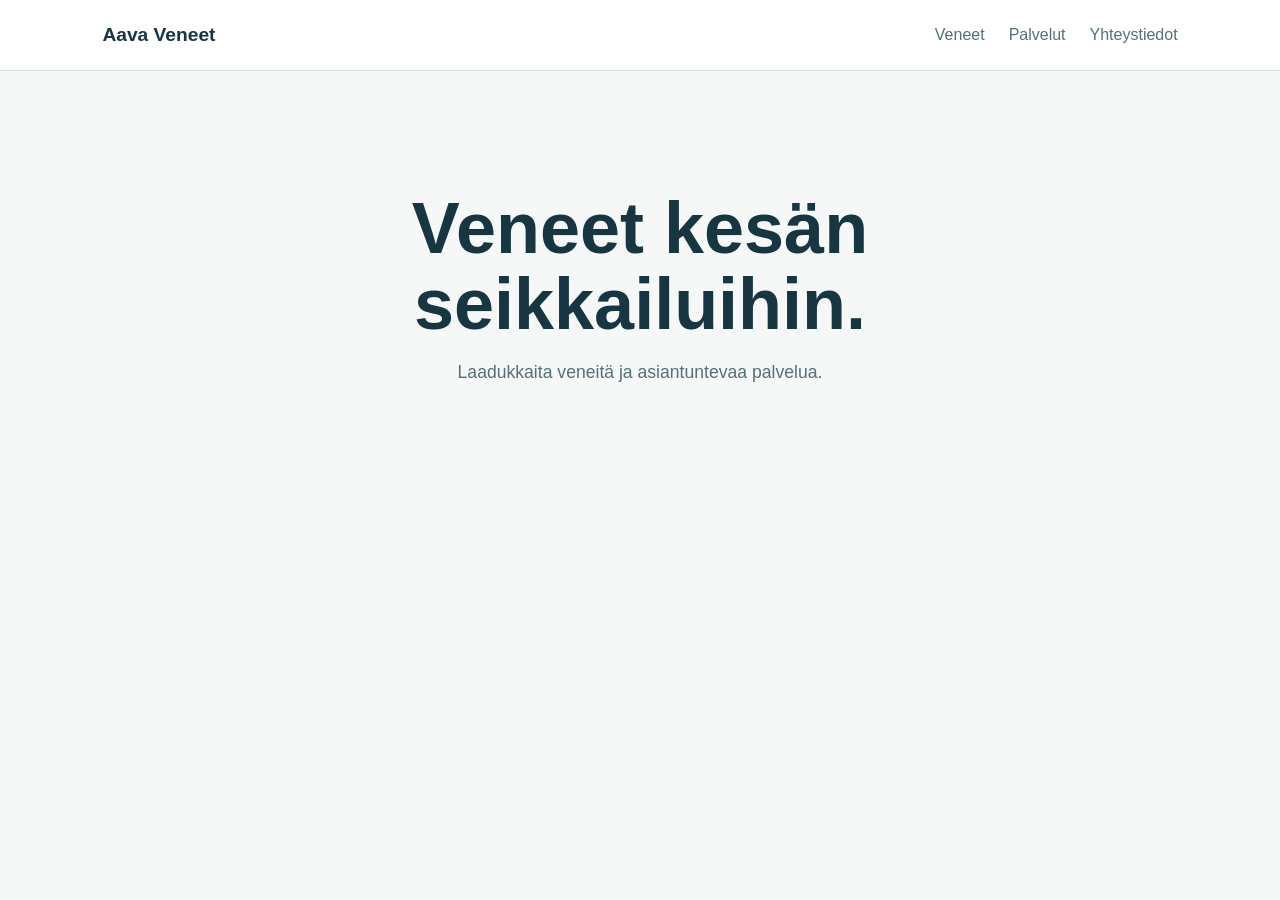
==== index.html @ 8388773c "headeri" ====
<!DOCTYPE html>
<html lang="fi">
<head>
    <meta charset="UTF-8">
    <meta name="viewport" content="width=device-width, initial-scale=1.0">
    <title>Aava Veneet</title>
    <link rel="stylesheet" href="styles/style.css">
</head>
<body>
<header class="site-header">
    <a class="brand" href="index.html">Aava Veneet</a>
    <nav class="site-nav" aria-label="Päänavigaatio">
        <a href="#veneet">Veneet</a>
        <a href="#palvelut">Palvelut</a>
        <a href="#yhteystiedot">Yhteystiedot</a>
    </nav>
</header>

<main class="hero" id="veneet">
    <h1>Veneet kesän seikkailuihin.</h1>
    <p class="intro">Laadukkaita veneitä ja asiantuntevaa palvelua.</p>
</main>
</body>
</html>
---- styles/style.css ----
* {
	box-sizing: border-box;
}

body {
	margin: 0;
	color: #173642;
	background: #f5f8f6;
	font-family: Arial, sans-serif;
}

.site-header {
	display: flex;
	align-items: center;
	justify-content: space-between;
	padding: 24px 8%;
	border-bottom: 1px solid #d5e1df;
	background: #ffffff;
}

.brand {
	color: #173642;
	font-size: 1.2rem;
	font-weight: bold;
	text-decoration: none;
}

.site-nav {
	display: flex;
	gap: 24px;
}

.site-nav a {
	color: #557078;
	text-decoration: none;
}

.site-nav a:hover {
	color: #0e6670;
}

.hero {
	max-width: 760px;
	margin: 0 auto;
	padding: 120px 24px;
	text-align: center;
}

h1 {
	margin: 0 0 20px;
	font-size: clamp(2.5rem, 7vw, 4.5rem);
	line-height: 1.05;
}

.intro {
	margin: 0;
	color: #557078;
	font-size: 1.1rem;
}

@media (max-width: 600px) {
	.site-header {
		align-items: flex-start;
		gap: 18px;
		padding: 20px 24px;
	}

	.site-nav {
		flex-wrap: wrap;
		justify-content: flex-end;
		gap: 10px 16px;
		font-size: 0.9rem;
	}

	.hero {
		padding: 90px 24px;
	}
}
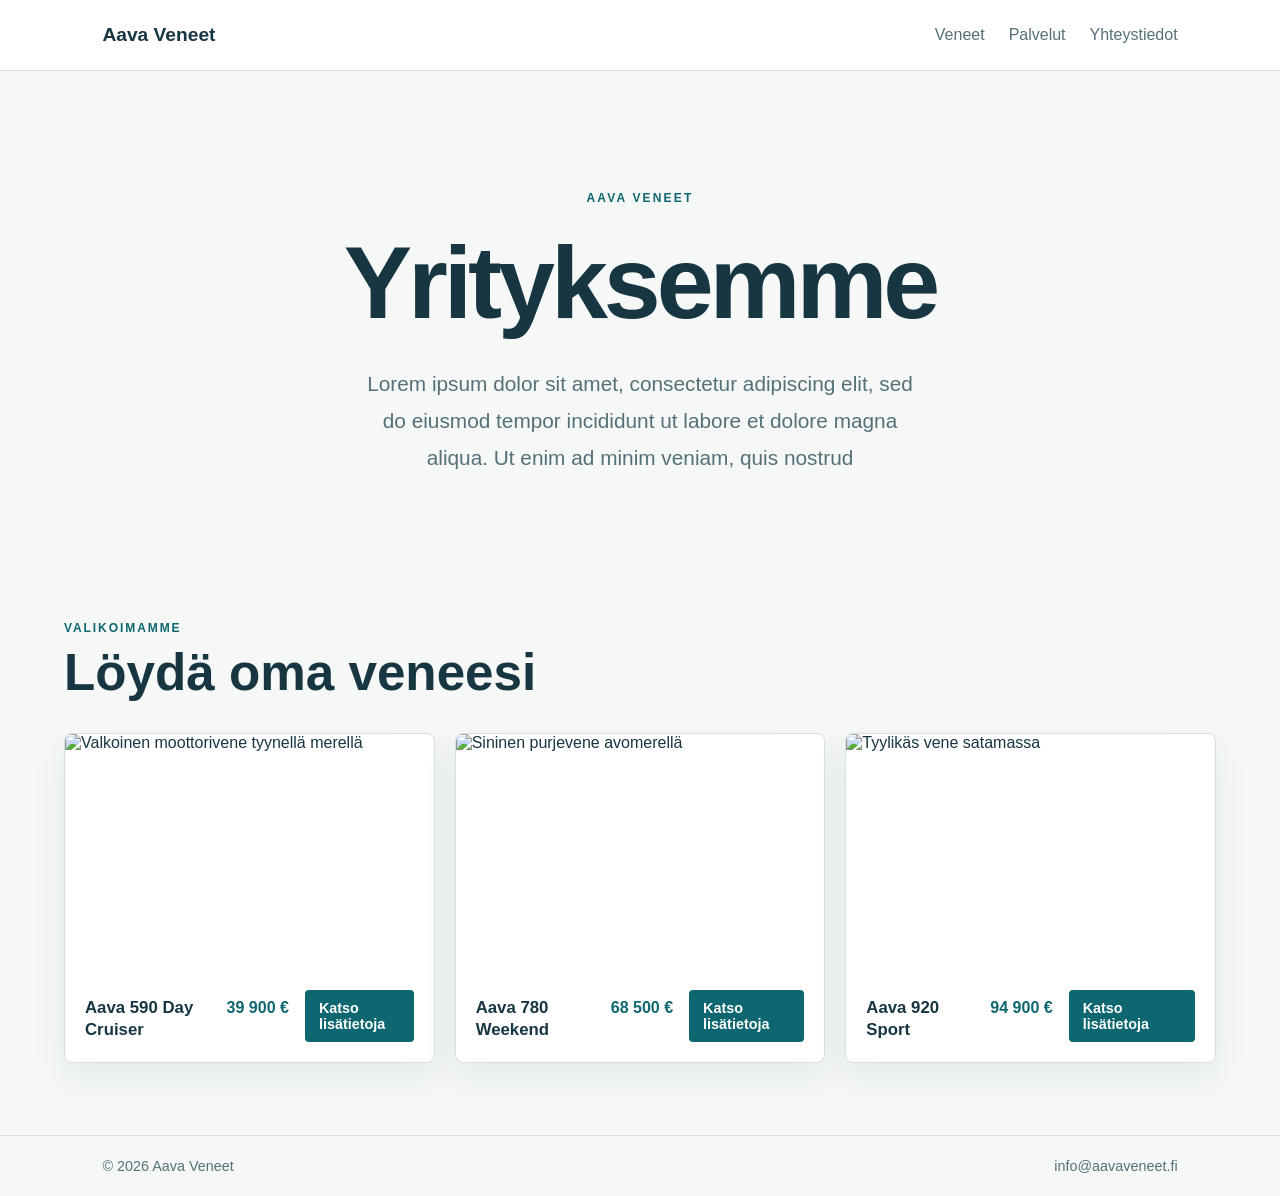
==== commit 55550bc8: "etusivu" ====
--- a/index.html
+++ b/index.html
@@ -1,3 +1,5 @@
+
+
 <!DOCTYPE html>
 <html lang="fi">
 <head>
@@ -16,9 +18,54 @@
     </nav>
 </header>
 
-<main class="hero" id="veneet">
-    <h1>Veneet kesän seikkailuihin.</h1>
-    <p class="intro">Laadukkaita veneitä ja asiantuntevaa palvelua.</p>
+<main>
+    <section class="esittely">
+        <h1>Yrityksemme</h1>
+        <p class="intro">Lorem ipsum dolor sit amet, consectetur adipiscing elit,
+             sed do eiusmod tempor incididunt ut labore et dolore magna aliqua. 
+             Ut enim ad minim veniam, quis nostrud</p>
+    </section>
+
+    <section class="venemallisto" aria-labelledby="venemallisto-otsikko">
+        <div class="section-heading">
+            <p class="eyebrow">Valikoimamme</p>
+            <h2 id="venemallisto-otsikko">Löydä oma veneesi</h2>
+        </div>
+
+        <div class="veneet-grid">
+            <article class="vene-kortti">
+                <img src="https://images.unsplash.com/photo-1567899378494-47b22a2ae96a?auto=format&amp;fit=crop&amp;w=900&amp;q=85" alt="Valkoinen moottorivene tyynellä merellä" loading="lazy">
+                <div class="vene-kortti__sisalto">
+                    <h3>Aava 590 Day Cruiser</h3>
+                    <p class="hinta">39 900 €</p>
+                    <a href="boat1.html" class="vene-kortti-nappi">Katso lisätietoja</a>
+                </div>
+            </article>
+
+            <article class="vene-kortti">
+                <img src="https://images.unsplash.com/photo-1544551763-46a013bb70d5?auto=format&amp;fit=crop&amp;w=900&amp;q=85" alt="Sininen purjevene avomerellä" loading="lazy">
+                <div class="vene-kortti__sisalto">
+                    <h3>Aava 780 Weekend</h3>
+                    <p class="hinta">68 500 €</p>
+                    <a href="boat2.html" class="vene-kortti-nappi">Katso lisätietoja</a>
+                </div>
+            </article>
+
+            <article class="vene-kortti">
+                <img src="https://images.unsplash.com/photo-1528150177508-7cc0c36cda5c?auto=format&amp;fit=crop&amp;w=900&amp;q=85" alt="Tyylikäs vene satamassa" loading="lazy">
+                <div class="vene-kortti__sisalto">
+                    <h3>Aava 920 Sport</h3>
+                    <p class="hinta">94 900 €</p>
+                    <a href="boat3.html" class="vene-kortti-nappi">Katso lisätietoja</a>
+                </div>
+            </article>
+        </div>
+    </section>
 </main>
+
+<footer class="site-footer">
+    <p>&copy; 2026 Aava Veneet</p>
+    <a href="mailto:info@aavaveneet.fi">info@aavaveneet.fi</a>
+</footer>
 </body>
-</html>+</html>
--- a/styles/style.css
+++ b/styles/style.css
@@ -46,6 +46,150 @@
 	text-align: center;
 }
 
+.esittely {
+	position: relative;
+	max-width: 900px;
+	margin: 0 auto;
+	padding: clamp(72px, 10vw, 120px) 24px clamp(36px, 5vw, 64px);
+	text-align: center;
+}
+
+.esittely::before {
+	content: "AAVA VENEET";
+	display: block;
+	margin-bottom: 24px;
+	color: #0e6670;
+	font-size: 0.75rem;
+	font-weight: bold;
+	letter-spacing: 0.18em;
+}
+
+.esittely h1 {
+	max-width: 700px;
+	margin: 0 auto 28px;
+	font-size: clamp(3rem, 8vw, 6.5rem);
+	font-weight: 700;
+	letter-spacing: -0.04em;
+}
+
+.esittely .intro {
+	max-width: 560px;
+	margin: 0 auto;
+	color: #557078;
+	font-size: clamp(1.05rem, 2vw, 1.3rem);
+	line-height: 1.8;
+}
+
+.venemallisto {
+	max-width: 1200px;
+	margin: clamp(48px, 7vw, 80px) auto 0;
+	padding: 0 24px;
+	text-align: left;
+}
+
+.section-heading {
+	margin-bottom: 32px;
+}
+
+.eyebrow {
+	margin: 0 0 10px;
+	color: #0e6670;
+	font-size: 0.75rem;
+	font-weight: bold;
+	letter-spacing: 0.16em;
+	text-transform: uppercase;
+}
+
+.section-heading h2 {
+	margin: 0;
+	font-size: clamp(2rem, 4vw, 3.2rem);
+	line-height: 1.1;
+}
+
+.veneet-grid {
+	display: grid;
+	grid-template-columns: repeat(3, minmax(0, 1fr));
+	gap: 20px;
+}
+
+.vene-kortti {
+	overflow: hidden;
+	border: 1px solid #d5e1df;
+	border-radius: 8px;
+	background: #ffffff;
+	box-shadow: 0 14px 35px rgba(23, 54, 66, 0.08);
+}
+
+.vene-kortti img {
+	display: block;
+	width: 100%;
+	height: 220px;
+	object-fit: cover;
+}
+
+.vene-kortti__sisalto {
+	display: flex;
+	align-items: baseline;
+	justify-content: space-between;
+	gap: 16px;
+	padding: 20px;
+}
+
+.vene-kortti h3 {
+	margin: 0;
+	font-size: 1.05rem;
+	line-height: 1.3;
+}
+
+.hinta {
+	flex-shrink: 0;
+	margin: 0;
+	color: #0e6670;
+	font-size: 1rem;
+	font-weight: bold;
+}
+
+.vene-kortti-nappi {
+	display: inline-block;
+	margin-top: 16px;
+	padding: 10px 14px;
+	border-radius: 4px;
+	background: #0e6670;
+	color: #ffffff;
+	font-size: 0.9rem;
+	font-weight: bold;
+	text-decoration: none;
+}
+
+.vene-kortti-nappi:hover {
+	background: #173642;
+}
+
+.site-footer {
+	display: flex;
+	align-items: center;
+	justify-content: space-between;
+	gap: 16px;
+	margin-top: 72px;
+	padding: 22px 8%;
+	border-top: 1px solid #d5e1df;
+	color: #557078;
+	font-size: 0.9rem;
+}
+
+.site-footer p {
+	margin: 0;
+}
+
+.site-footer a {
+	color: #557078;
+	text-decoration: none;
+}
+
+.site-footer a:hover {
+	color: #0e6670;
+}
+
 h1 {
 	margin: 0 0 20px;
 	font-size: clamp(2.5rem, 7vw, 4.5rem);
@@ -75,4 +219,24 @@
 	.hero {
 		padding: 90px 24px;
 	}
-}
+
+	.esittely {
+		padding: 64px 24px 36px;
+	}
+
+	.veneet-grid {
+		grid-template-columns: 1fr;
+	}
+
+	.vene-kortti img {
+		height: 240px;
+	}
+
+	.site-footer {
+		align-items: flex-start;
+		flex-direction: column;
+		margin-top: 52px;
+		padding: 20px 24px;
+	}
+}
+
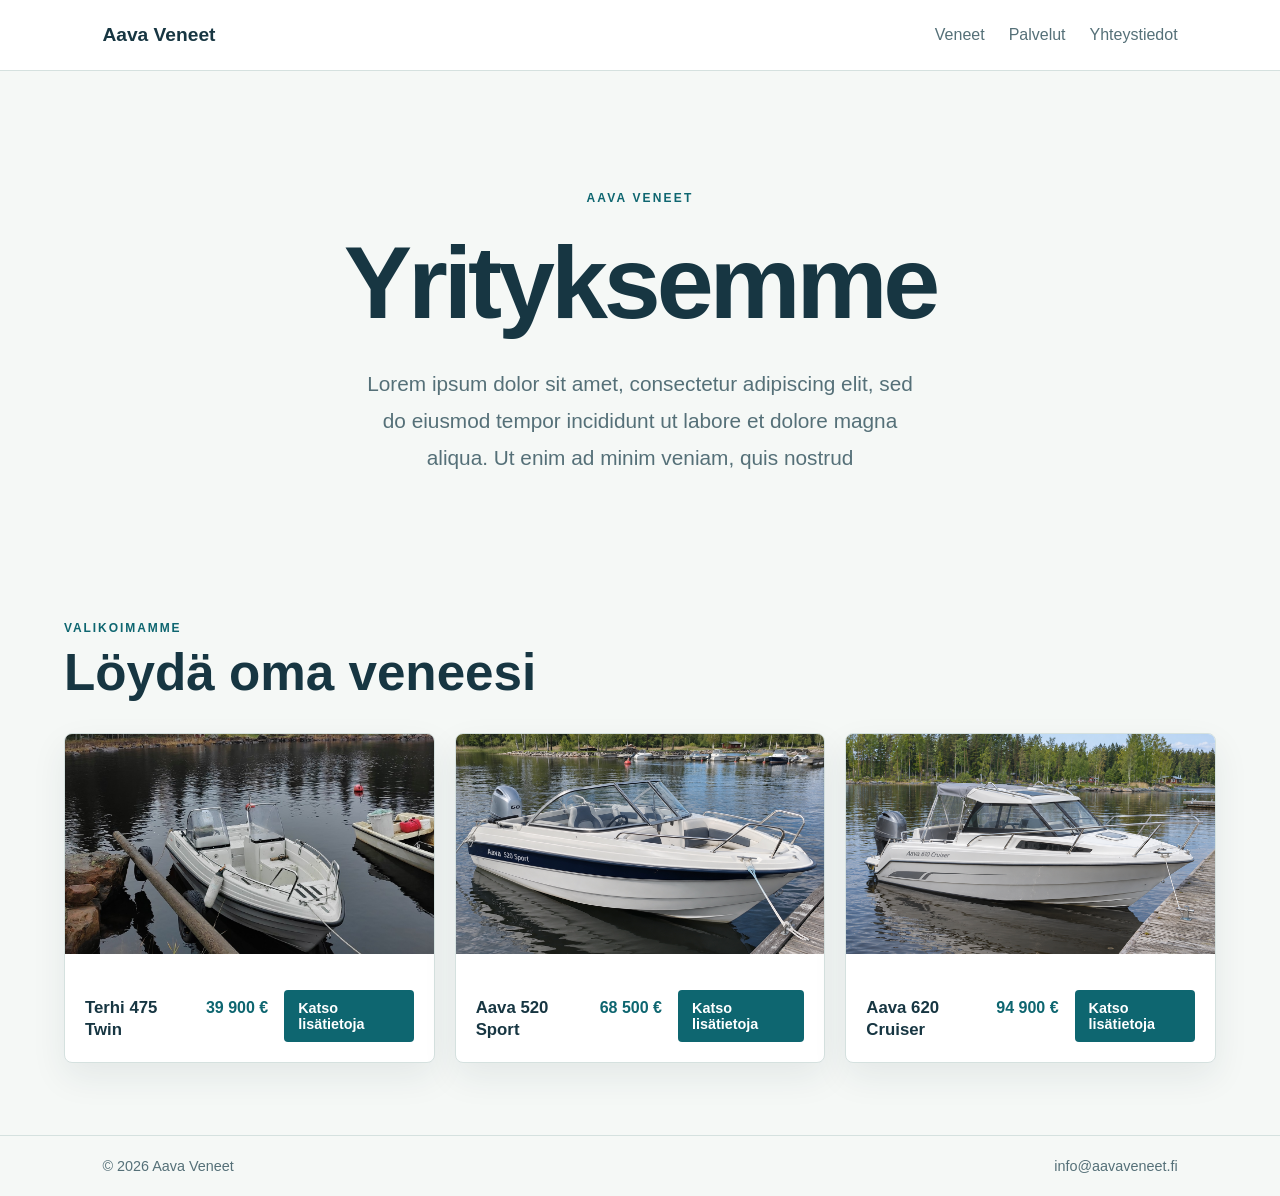
==== commit d6cfb749: "muutokset etusivu branch" ====
--- a/index.html
+++ b/index.html
@@ -34,29 +34,29 @@
 
         <div class="veneet-grid">
             <article class="vene-kortti">
-                <img src="https://images.unsplash.com/photo-1567899378494-47b22a2ae96a?auto=format&amp;fit=crop&amp;w=900&amp;q=85" alt="Valkoinen moottorivene tyynellä merellä" loading="lazy">
+                <img src="images/venekuva2.jpg" alt="Valkoinen moottorivene tyynellä merellä" loading="lazy">
                 <div class="vene-kortti__sisalto">
-                    <h3>Aava 590 Day Cruiser</h3>
+                    <h3>Terhi 475 Twin</h3>
                     <p class="hinta">39 900 €</p>
-                    <a href="boat1.html" class="vene-kortti-nappi">Katso lisätietoja</a>
+                    <a href="boat1.html#boat1" class="vene-kortti-nappi">Katso lisätietoja</a>
                 </div>
             </article>
 
             <article class="vene-kortti">
-                <img src="https://images.unsplash.com/photo-1544551763-46a013bb70d5?auto=format&amp;fit=crop&amp;w=900&amp;q=85" alt="Sininen purjevene avomerellä" loading="lazy">
+                <img src="images/venekuva4.png" alt="Sininen purjevene avomerellä" loading="lazy">
                 <div class="vene-kortti__sisalto">
-                    <h3>Aava 780 Weekend</h3>
+                    <h3>Aava 520 Sport</h3>
                     <p class="hinta">68 500 €</p>
-                    <a href="boat2.html" class="vene-kortti-nappi">Katso lisätietoja</a>
+                    <a href="boat1.html#boat2" class="vene-kortti-nappi">Katso lisätietoja</a>
                 </div>
             </article>
 
             <article class="vene-kortti">
-                <img src="https://images.unsplash.com/photo-1528150177508-7cc0c36cda5c?auto=format&amp;fit=crop&amp;w=900&amp;q=85" alt="Tyylikäs vene satamassa" loading="lazy">
+                <img src="images/venekuva5.png" alt="Tyylikäs vene satamassa" loading="lazy">
                 <div class="vene-kortti__sisalto">
-                    <h3>Aava 920 Sport</h3>
+                    <h3>Aava 620 Cruiser</h3>
                     <p class="hinta">94 900 €</p>
-                    <a href="boat3.html" class="vene-kortti-nappi">Katso lisätietoja</a>
+                    <a href="boat1.html#boat3" class="vene-kortti-nappi">Katso lisätietoja</a>
                 </div>
             </article>
         </div>
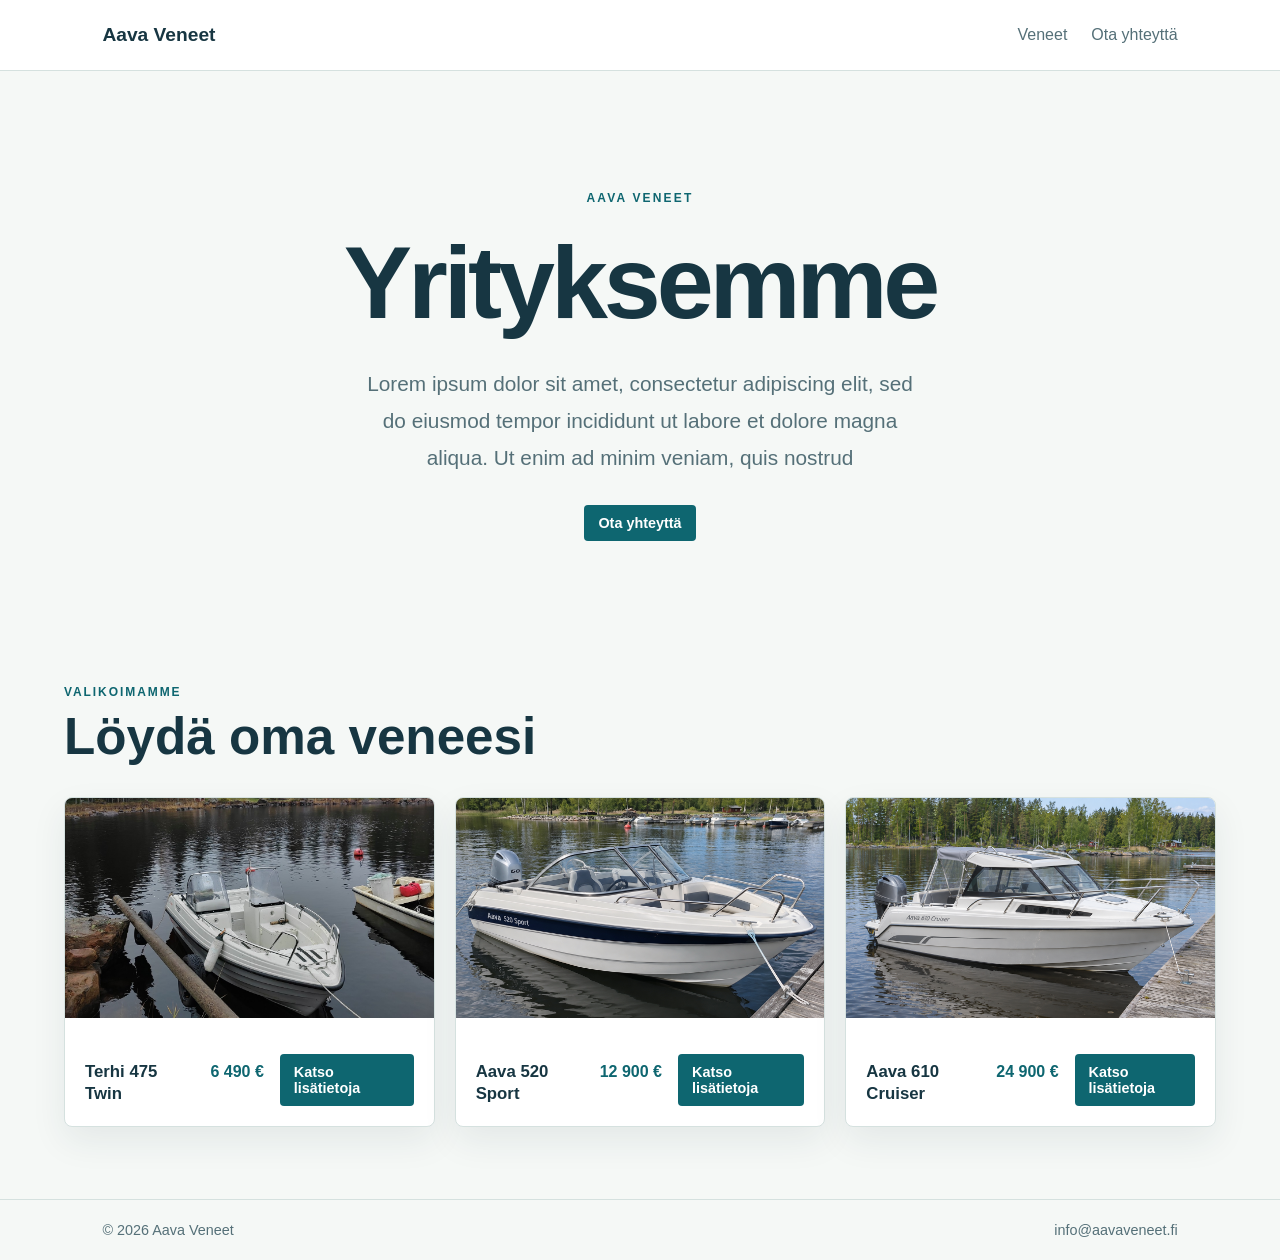
==== commit 504bc1f6: "päivitys" ====
--- a/index.html
+++ b/index.html
@@ -1,5 +1,3 @@
-
-
 <!DOCTYPE html>
 <html lang="fi">
 <head>
@@ -12,9 +10,8 @@
 <header class="site-header">
     <a class="brand" href="index.html">Aava Veneet</a>
     <nav class="site-nav" aria-label="Päänavigaatio">
-        <a href="#veneet">Veneet</a>
-        <a href="#palvelut">Palvelut</a>
-        <a href="#yhteystiedot">Yhteystiedot</a>
+        <a href="boat1.html">Veneet</a>
+        <a href="contact.html">Ota yhteyttä</a>
     </nav>
 </header>
 
@@ -24,6 +21,7 @@
         <p class="intro">Lorem ipsum dolor sit amet, consectetur adipiscing elit,
              sed do eiusmod tempor incididunt ut labore et dolore magna aliqua. 
              Ut enim ad minim veniam, quis nostrud</p>
+        <a class="intro-button" href="contact.html">Ota yhteyttä</a>
     </section>
 
     <section class="venemallisto" aria-labelledby="venemallisto-otsikko">
@@ -37,7 +35,7 @@
                 <img src="images/venekuva2.jpg" alt="Valkoinen moottorivene tyynellä merellä" loading="lazy">
                 <div class="vene-kortti__sisalto">
                     <h3>Terhi 475 Twin</h3>
-                    <p class="hinta">39 900 €</p>
+                    <p class="hinta">6 490 €</p>
                     <a href="boat1.html#boat1" class="vene-kortti-nappi">Katso lisätietoja</a>
                 </div>
             </article>
@@ -46,7 +44,7 @@
                 <img src="images/venekuva4.png" alt="Sininen purjevene avomerellä" loading="lazy">
                 <div class="vene-kortti__sisalto">
                     <h3>Aava 520 Sport</h3>
-                    <p class="hinta">68 500 €</p>
+                    <p class="hinta">12 900 €</p>
                     <a href="boat1.html#boat2" class="vene-kortti-nappi">Katso lisätietoja</a>
                 </div>
             </article>
@@ -54,8 +52,8 @@
             <article class="vene-kortti">
                 <img src="images/venekuva5.png" alt="Tyylikäs vene satamassa" loading="lazy">
                 <div class="vene-kortti__sisalto">
-                    <h3>Aava 620 Cruiser</h3>
-                    <p class="hinta">94 900 €</p>
+                    <h3>Aava 610 Cruiser</h3>
+                    <p class="hinta">24 900 €</p>
                     <a href="boat1.html#boat3" class="vene-kortti-nappi">Katso lisätietoja</a>
                 </div>
             </article>
--- a/styles/style.css
+++ b/styles/style.css
@@ -78,6 +78,22 @@
 	color: #557078;
 	font-size: clamp(1.05rem, 2vw, 1.3rem);
 	line-height: 1.8;
+}
+
+.intro-button {
+	display: inline-block;
+	margin-top: 28px;
+	padding: 10px 14px;
+	border-radius: 4px;
+	background: #0e6670;
+	color: #ffffff;
+	font-size: 0.9rem;
+	font-weight: bold;
+	text-decoration: none;
+}
+
+.intro-button:hover {
+	background: #173642;
 }
 
 .venemallisto {
@@ -189,7 +205,6 @@
 .site-footer a:hover {
 	color: #0e6670;
 }
-
 h1 {
 	margin: 0 0 20px;
 	font-size: clamp(2.5rem, 7vw, 4.5rem);
@@ -238,5 +253,334 @@
 		margin-top: 52px;
 		padding: 20px 24px;
 	}
-}
-
+
+	form {
+		padding: 0 24px;
+	}
+
+	.form-group {
+		margin-bottom: 20px;
+	}
+
+	.form-group label {
+		display: block;
+		margin-bottom: 8px;
+		font-weight: bold;
+	}
+
+	.form-group input,
+	.form-group select,
+	.form-group textarea {
+		display: block;
+		width: 100%;
+		max-width: 100%;
+		padding: 12px;
+		font-size: 16px;
+		box-sizing: border-box;
+		border: 1px solid #888888;
+		border-radius: 4px;
+		background-color: white;
+	}
+
+	form button {
+		width: 100%;
+		padding: 12px 24px;
+		background-color: #567ca0;
+		color: white;
+		border: none;
+		border-radius: 4px;
+		font-size: 16px;
+		cursor: pointer;
+	}
+
+	@media (max-width: 600px) {
+		.form-group input,
+		.form-group select,
+		.form-group textarea {
+			font-size: 14px;
+			padding: 10px;
+			width: 100%;
+			min-height:40px;
+			box-sizing: border-box;
+			border: 1px solid #888888;
+			border-radius: 2px;
+			background-color: white;
+		}
+
+		form button {
+			width: 100%;
+			font-size: 14px;
+			padding: 10px 20px;
+			border-radius: 2px;
+			border: none;
+			color: white;
+			background-color: #567ca0;
+		}
+	}
+
+	form button:hover {
+		background-color: #567ca0;
+	}
+}
+
+/* Venesivun tyylit */
+.boat-detail-page,
+.boat-detail-page * {
+	box-sizing: border-box;
+}
+
+.boat-detail-page {
+	margin: 0;
+	background: #f5f8f6;
+	color: #173642;
+	font-family: Arial, sans-serif;
+	line-height: 1.65;
+	overflow-wrap: anywhere;
+}
+
+.boat-detail-page a {
+	color: #0e6670;
+	text-underline-offset: 0.2em;
+}
+
+.boat-detail-page a:focus-visible {
+	outline: 3px solid #b35b00;
+	outline-offset: 5px;
+}
+
+.boat-detail-page .skip-link {
+	position: absolute;
+	top: 0;
+	left: 1rem;
+	z-index: 10;
+	padding: 0.75rem 1rem;
+	background: #fff;
+	transform: translateY(-150%);
+}
+
+.boat-detail-page .skip-link:focus {
+	transform: translateY(0);
+}
+
+.boat-detail-page .boat-shortcuts {
+	display: flex;
+	flex-wrap: wrap;
+	gap: 0.75rem;
+	margin-block: 1.5rem;
+}
+
+.boat-detail-page .boat-shortcuts a {
+	padding: 0.65rem 1rem;
+	border: 1px solid #d5e1df;
+	border-radius: 4px;
+	background: #fff;
+	font-weight: 700;
+}
+
+.boat-detail-page .boat-shortcuts a:hover {
+	background: #edf5f3;
+}
+
+.boat-detail-page .site-nav [aria-current="page"] {
+	font-weight: 700;
+	text-decoration-thickness: 3px;
+}
+
+.boat-detail-page .site-header {
+	display: flex;
+	flex-wrap: wrap;
+	align-items: center;
+	justify-content: space-between;
+	gap: 18px;
+	padding: 24px 8%;
+	border-bottom: 1px solid #d5e1df;
+	background: #fff;
+}
+
+.boat-detail-page .site-header a {
+	color: #173642;
+}
+
+.boat-detail-page .brand {
+	font-size: 1.2rem;
+	font-weight: bold;
+	text-decoration: none;
+}
+
+.boat-detail-page .site-nav {
+	display: flex;
+	flex-wrap: wrap;
+	gap: 0.5rem 1.5rem;
+}
+
+.boat-detail-page .site-nav a {
+	padding-block: 0.5rem;
+	color: #557078;
+}
+
+.boat-detail-page .site-nav a:hover {
+	color: #0e6670;
+}
+
+.boat-detail-page .boat-page {
+	width: min(1200px, calc(100% - 48px));
+	margin: 64px auto 0;
+}
+
+.boat-detail-page h1,
+.boat-detail-page h2,
+.boat-detail-page h3 {
+	line-height: 1.25;
+}
+
+.boat-detail-page h1 {
+	margin-bottom: 20px;
+	font-size: clamp(2.5rem, 7vw, 4.5rem);
+	letter-spacing: -0.04em;
+}
+
+.boat-detail-page h2 {
+	margin: 0 0 0.75rem;
+	font-size: clamp(1.5rem, 3vw, 2.1rem);
+}
+
+.boat-detail-page h3 {
+	margin-top: 0;
+	font-size: 1.2rem;
+}
+
+.boat-detail-page .boat-listing {
+	scroll-margin-top: 1rem;
+	margin-top: 32px;
+	padding: clamp(20px, 3vw, 32px);
+	border: 1px solid #d5e1df;
+	border-radius: 8px;
+	background: #fff;
+	box-shadow: 0 14px 35px rgba(23, 54, 66, 0.08);
+}
+
+.boat-detail-page .boat-header {
+	margin-bottom: 1.75rem;
+	border-bottom: 1px solid #d5e1df;
+}
+
+.boat-detail-page .boat-price {
+	color: #0e6670;
+	font-size: 1.8rem;
+}
+
+.boat-detail-page .boat-gallery {
+	display: grid;
+	grid-template-columns: repeat(auto-fit, minmax(min(100%, 240px), 1fr));
+	gap: 1rem;
+}
+
+.boat-detail-page .boat-gallery a {
+	display: block;
+	border: 1px solid #d5e1df;
+	border-radius: 8px;
+	background: #f5f8f6;
+}
+
+.boat-detail-page .boat-gallery img {
+	display: block;
+	width: 100%;
+	height: auto;
+	aspect-ratio: 4 / 3;
+	object-fit: contain;
+	border-radius: inherit;
+}
+
+.boat-detail-page .boat-gallery a:hover {
+	border-color: #0e6670;
+}
+
+.boat-detail-page .boat-description,
+.boat-detail-page .boat-specifications,
+.boat-detail-page .boat-contact {
+	margin-top: 2rem;
+}
+
+.boat-detail-page .boat-description p {
+	max-width: 72ch;
+}
+
+.boat-detail-page .boat-specifications ul {
+	padding-left: 1.25rem;
+}
+
+.boat-detail-page .boat-specifications li {
+	margin-block: 0.5rem;
+}
+
+.boat-detail-page .boat-contact {
+	padding: 1.5rem;
+	border-radius: 4px;
+	background: #edf5f3;
+}
+
+.boat-detail-page .button {
+	display: inline-block;
+	padding: 0.8rem 1.25rem;
+	border-radius: 4px;
+	background: #0e6670;
+	color: #fff;
+	font-weight: 700;
+	text-decoration: none;
+}
+
+.boat-detail-page .button:hover {
+	background: #173642;
+}
+
+.boat-detail-page .boat-page > hr {
+	margin: 2.5rem 0;
+	border: 0;
+	border-top: 1px solid #d5e1df;
+}
+
+.boat-detail-page .back-link {
+	margin-top: 2rem;
+}
+
+.boat-detail-page .site-footer {
+	display: flex;
+	align-items: center;
+	justify-content: space-between;
+	gap: 16px;
+	margin-top: 72px;
+	padding: 22px 8%;
+	border-top: 1px solid #d5e1df;
+	background: transparent;
+	color: #557078;
+	font-size: 0.9rem;
+}
+
+@media (max-width: 480px) {
+	.boat-detail-page .site-header {
+		align-items: flex-start;
+		flex-direction: column;
+		padding: 20px 24px;
+	}
+
+	.boat-detail-page .boat-page {
+		width: calc(100% - 48px);
+		margin-top: 48px;
+	}
+
+	.boat-detail-page .boat-contact {
+		padding: 1rem;
+	}
+
+	.boat-detail-page .button {
+		width: 100%;
+		text-align: center;
+	}
+
+	.boat-detail-page .site-footer {
+		align-items: flex-start;
+		flex-direction: column;
+		margin-top: 52px;
+		padding: 20px 24px;
+	}
+}
